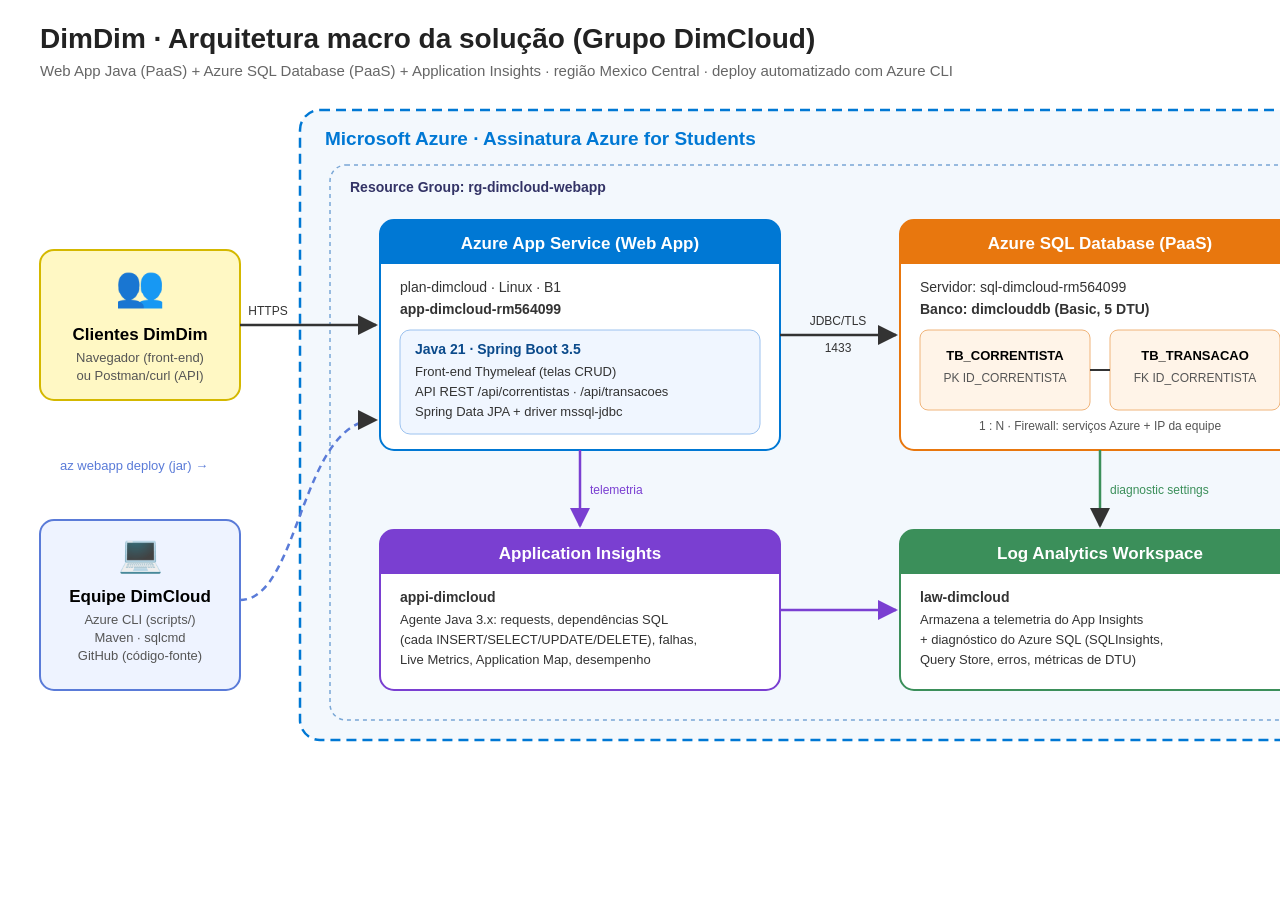
==== docs/arquitetura.html @ 21cbecf9 "DimDim Web App: Java + Azure SQL + Application Insights" ====
<!DOCTYPE html>
<html lang="pt-BR"><head><meta charset="UTF-8"><title>Arquitetura DimCloud</title>
<style>
body{margin:0;background:#fff;font-family:"Segoe UI",Arial,sans-serif}
svg text{font-family:"Segoe UI",Arial,sans-serif}
</style></head><body>
<svg width="1400" height="780" viewBox="0 0 1400 780" xmlns="http://www.w3.org/2000/svg">
  <defs>
    <marker id="a" viewBox="0 0 10 10" refX="9" refY="5" markerWidth="8" markerHeight="8" orient="auto"><path d="M0,0 L10,5 L0,10z" fill="#333"/></marker>
    <marker id="p" viewBox="0 0 10 10" refX="9" refY="5" markerWidth="8" markerHeight="8" orient="auto"><path d="M0,0 L10,5 L0,10z" fill="#7a3fd1"/></marker>
  </defs>
  <text x="40" y="48" font-size="28" font-weight="700" fill="#222">DimDim · Arquitetura macro da solução (Grupo DimCloud)</text>
  <text x="40" y="76" font-size="15" fill="#666">Web App Java (PaaS) + Azure SQL Database (PaaS) + Application Insights · região Mexico Central · deploy automatizado com Azure CLI</text>

  <!-- Usuários -->
  <rect x="40" y="250" width="200" height="150" rx="14" fill="#fff8c4" stroke="#d4b800" stroke-width="2"/>
  <text x="140" y="300" text-anchor="middle" font-size="40">👥</text>
  <text x="140" y="340" text-anchor="middle" font-size="17" font-weight="700">Clientes DimDim</text>
  <text x="140" y="362" text-anchor="middle" font-size="13" fill="#555">Navegador (front-end)</text>
  <text x="140" y="380" text-anchor="middle" font-size="13" fill="#555">ou Postman/curl (API)</text>

  <!-- Dev -->
  <rect x="40" y="520" width="200" height="170" rx="14" fill="#eef3ff" stroke="#5a7bd8" stroke-width="2"/>
  <text x="140" y="566" text-anchor="middle" font-size="36">💻</text>
  <text x="140" y="602" text-anchor="middle" font-size="17" font-weight="700">Equipe DimCloud</text>
  <text x="140" y="624" text-anchor="middle" font-size="13" fill="#555">Azure CLI (scripts/)</text>
  <text x="140" y="642" text-anchor="middle" font-size="13" fill="#555">Maven · sqlcmd</text>
  <text x="140" y="660" text-anchor="middle" font-size="13" fill="#555">GitHub (código-fonte)</text>

  <!-- Azure boundary -->
  <rect x="300" y="110" width="1060" height="630" rx="20" fill="#f3f8fd" stroke="#0078d4" stroke-width="2.5" stroke-dasharray="10 6"/>
  <text x="325" y="145" font-size="19" font-weight="700" fill="#0078d4">Microsoft Azure · Assinatura Azure for Students</text>
  <rect x="330" y="165" width="1000" height="555" rx="16" fill="none" stroke="#7aa7d6" stroke-width="1.5" stroke-dasharray="4 4"/>
  <text x="350" y="192" font-size="14" fill="#336" font-weight="600">Resource Group: rg-dimcloud-webapp</text>

  <!-- App Service -->
  <rect x="380" y="220" width="400" height="230" rx="14" fill="#fff" stroke="#0078d4" stroke-width="2"/>
  <rect x="380" y="220" width="400" height="44" rx="14" fill="#0078d4"/>
  <rect x="380" y="250" width="400" height="14" fill="#0078d4"/>
  <text x="580" y="249" text-anchor="middle" font-size="17" font-weight="700" fill="#fff">Azure App Service (Web App)</text>
  <text x="400" y="292" font-size="14" fill="#333">plan-dimcloud · Linux · B1</text>
  <text x="400" y="314" font-size="14" fill="#333" font-weight="700">app-dimcloud-rm564099</text>
  <rect x="400" y="330" width="360" height="104" rx="10" fill="#f0f6ff" stroke="#9cc2ef"/>
  <text x="415" y="354" font-size="14" font-weight="700" fill="#0b4a8b">Java 21 · Spring Boot 3.5</text>
  <text x="415" y="376" font-size="13" fill="#333">Front-end Thymeleaf (telas CRUD)</text>
  <text x="415" y="396" font-size="13" fill="#333">API REST /api/correntistas · /api/transacoes</text>
  <text x="415" y="416" font-size="13" fill="#333">Spring Data JPA + driver mssql-jdbc</text>

  <!-- SQL -->
  <rect x="900" y="220" width="400" height="230" rx="14" fill="#fff" stroke="#e8770e" stroke-width="2"/>
  <rect x="900" y="220" width="400" height="44" rx="14" fill="#e8770e"/>
  <rect x="900" y="250" width="400" height="14" fill="#e8770e"/>
  <text x="1100" y="249" text-anchor="middle" font-size="17" font-weight="700" fill="#fff">Azure SQL Database (PaaS)</text>
  <text x="920" y="292" font-size="14" fill="#333">Servidor: sql-dimcloud-rm564099</text>
  <text x="920" y="314" font-size="14" fill="#333" font-weight="700">Banco: dimclouddb (Basic, 5 DTU)</text>
  <rect x="920" y="330" width="170" height="80" rx="8" fill="#fff4e8" stroke="#f0b47a"/>
  <text x="1005" y="360" text-anchor="middle" font-size="13" font-weight="700">TB_CORRENTISTA</text>
  <text x="1005" y="382" text-anchor="middle" font-size="12" fill="#555">PK ID_CORRENTISTA</text>
  <rect x="1110" y="330" width="170" height="80" rx="8" fill="#fff4e8" stroke="#f0b47a"/>
  <text x="1195" y="360" text-anchor="middle" font-size="13" font-weight="700">TB_TRANSACAO</text>
  <text x="1195" y="382" text-anchor="middle" font-size="12" fill="#555">FK ID_CORRENTISTA</text>
  <line x1="1090" y1="370" x2="1110" y2="370" stroke="#333" stroke-width="2"/>
  <text x="1100" y="430" text-anchor="middle" font-size="12" fill="#555">1 : N · Firewall: serviços Azure + IP da equipe</text>

  <!-- App Insights -->
  <rect x="380" y="530" width="400" height="160" rx="14" fill="#fff" stroke="#7a3fd1" stroke-width="2"/>
  <rect x="380" y="530" width="400" height="44" rx="14" fill="#7a3fd1"/>
  <rect x="380" y="560" width="400" height="14" fill="#7a3fd1"/>
  <text x="580" y="559" text-anchor="middle" font-size="17" font-weight="700" fill="#fff">Application Insights</text>
  <text x="400" y="602" font-size="14" fill="#333" font-weight="700">appi-dimcloud</text>
  <text x="400" y="624" font-size="13" fill="#333">Agente Java 3.x: requests, dependências SQL</text>
  <text x="400" y="644" font-size="13" fill="#333">(cada INSERT/SELECT/UPDATE/DELETE), falhas,</text>
  <text x="400" y="664" font-size="13" fill="#333">Live Metrics, Application Map, desempenho</text>

  <!-- Log Analytics -->
  <rect x="900" y="530" width="400" height="160" rx="14" fill="#fff" stroke="#3b8f5a" stroke-width="2"/>
  <rect x="900" y="530" width="400" height="44" rx="14" fill="#3b8f5a"/>
  <rect x="900" y="560" width="400" height="14" fill="#3b8f5a"/>
  <text x="1100" y="559" text-anchor="middle" font-size="17" font-weight="700" fill="#fff">Log Analytics Workspace</text>
  <text x="920" y="602" font-size="14" fill="#333" font-weight="700">law-dimcloud</text>
  <text x="920" y="624" font-size="13" fill="#333">Armazena a telemetria do App Insights</text>
  <text x="920" y="644" font-size="13" fill="#333">+ diagnóstico do Azure SQL (SQLInsights,</text>
  <text x="920" y="664" font-size="13" fill="#333">Query Store, erros, métricas de DTU)</text>

  <!-- arrows -->
  <line x1="240" y1="325" x2="376" y2="325" stroke="#333" stroke-width="2.5" marker-end="url(#a)"/>
  <text x="268" y="315" text-anchor="middle" font-size="12" fill="#333">HTTPS</text>
  <line x1="780" y1="335" x2="896" y2="335" stroke="#333" stroke-width="2.5" marker-end="url(#a)"/>
  <text x="838" y="325" text-anchor="middle" font-size="12" fill="#333">JDBC/TLS</text>
  <text x="838" y="352" text-anchor="middle" font-size="12" fill="#333">1433</text>
  <line x1="580" y1="450" x2="580" y2="526" stroke="#7a3fd1" stroke-width="2.5" marker-end="url(#p)"/>
  <text x="590" y="494" font-size="12" fill="#7a3fd1">telemetria</text>
  <line x1="780" y1="610" x2="896" y2="610" stroke="#7a3fd1" stroke-width="2.5" marker-end="url(#p)"/>
  <line x1="1100" y1="450" x2="1100" y2="526" stroke="#3b8f5a" stroke-width="2.5" marker-end="url(#a)"/>
  <text x="1110" y="494" font-size="12" fill="#3b8f5a">diagnostic settings</text>
  <path d="M240,600 C300,600 300,420 376,420" fill="none" stroke="#5a7bd8" stroke-width="2.5" stroke-dasharray="7 5" marker-end="url(#a)"/>
  <text x="60" y="470" font-size="13" fill="#5a7bd8">az webapp deploy (jar) →</text>
  
</svg>
</body></html>
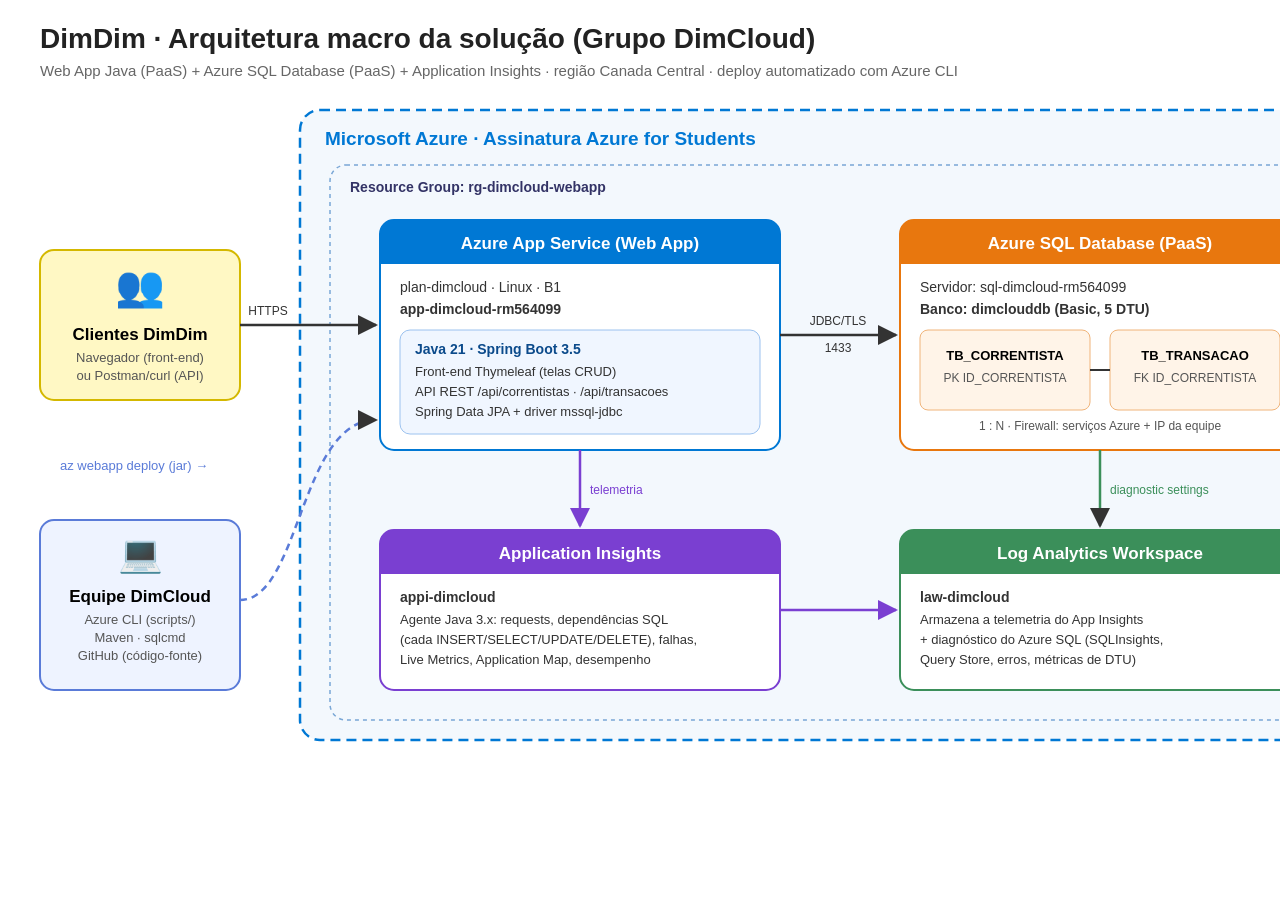
==== commit 72557af5: "Ajustes de deploy: região canadacentral, naming do Hibernate e scripts no Git Bash" ====
--- a/docs/arquitetura.html
+++ b/docs/arquitetura.html
@@ -10,7 +10,7 @@
     <marker id="p" viewBox="0 0 10 10" refX="9" refY="5" markerWidth="8" markerHeight="8" orient="auto"><path d="M0,0 L10,5 L0,10z" fill="#7a3fd1"/></marker>
   </defs>
   <text x="40" y="48" font-size="28" font-weight="700" fill="#222">DimDim · Arquitetura macro da solução (Grupo DimCloud)</text>
-  <text x="40" y="76" font-size="15" fill="#666">Web App Java (PaaS) + Azure SQL Database (PaaS) + Application Insights · região Mexico Central · deploy automatizado com Azure CLI</text>
+  <text x="40" y="76" font-size="15" fill="#666">Web App Java (PaaS) + Azure SQL Database (PaaS) + Application Insights · região Canada Central · deploy automatizado com Azure CLI</text>
 
   <!-- Usuários -->
   <rect x="40" y="250" width="200" height="150" rx="14" fill="#fff8c4" stroke="#d4b800" stroke-width="2"/>
